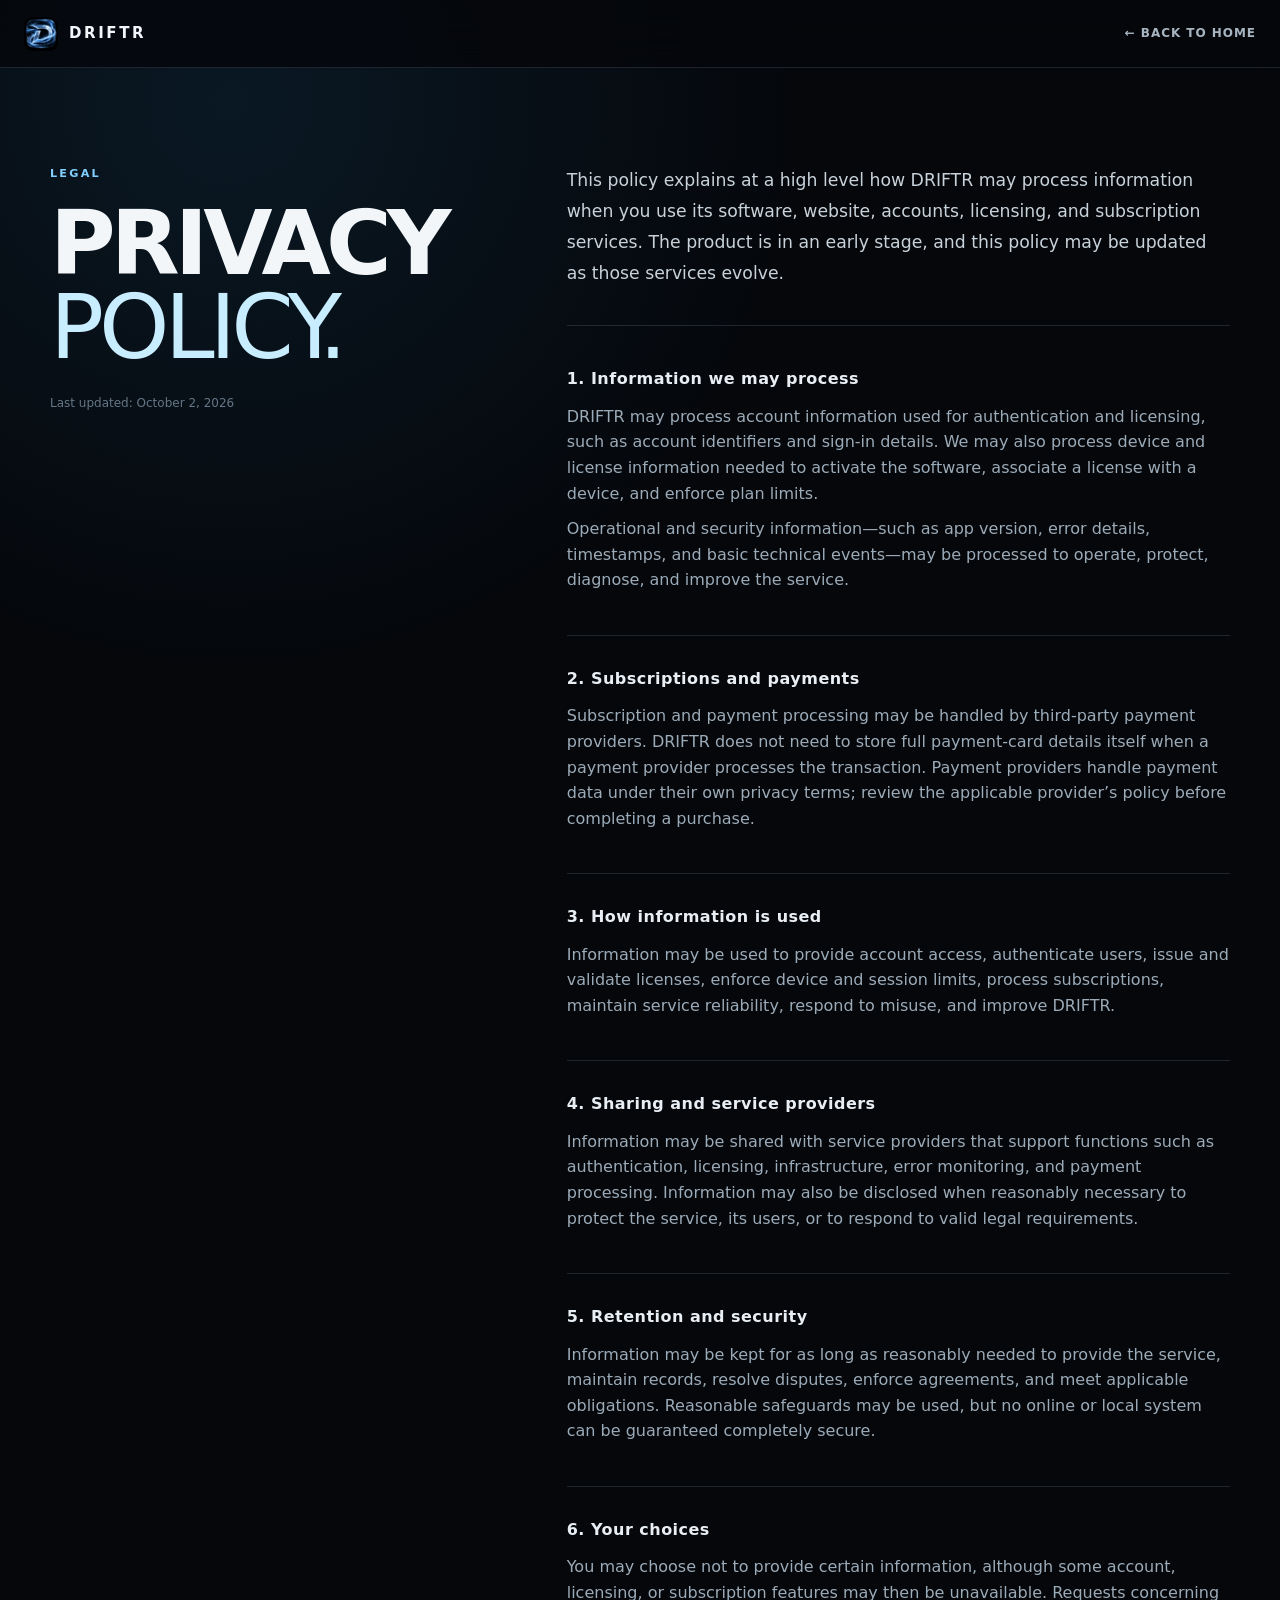
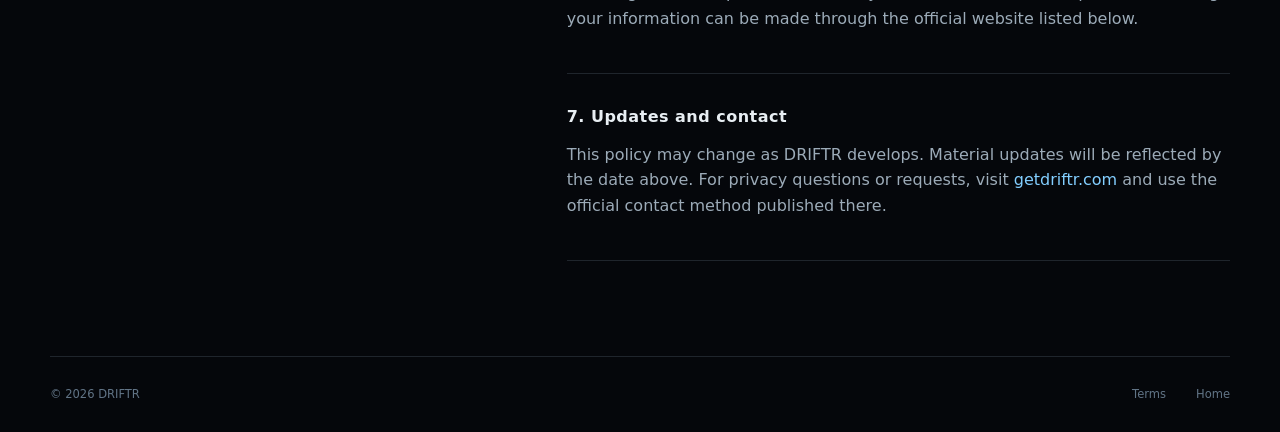
==== privacy.html @ 32c5ec21 "Build DRIFTR website V1" ====
<!doctype html>
<html lang="en">
<head>
  <meta charset="utf-8"><meta name="viewport" content="width=device-width, initial-scale=1">
  <title>Privacy Policy — DRIFTR</title><meta name="description" content="DRIFTR privacy policy."><meta name="theme-color" content="#05070b">
  <link rel="icon" href="favicon.ico"><link rel="stylesheet" href="styles.css"><script src="script.js" defer></script>
</head>
<body class="legal-page">
  <a class="skip-link" href="#main">Skip to content</a>
  <header class="site-header is-scrolled"><div class="nav-shell"><a class="brand" href="index.html"><img src="assets/images/driftr-icon.png" alt="" width="42" height="42"><span>DRIFTR</span></a><a class="legal-back" href="index.html">← Back to home</a></div></header>
  <main id="main" class="legal-main shell">
    <header class="legal-hero"><p class="eyebrow">Legal</p><h1>Privacy<br><em>Policy.</em></h1><p>Last updated: October 2, 2026</p></header>
    <article class="legal-content">
      <p>This policy explains at a high level how DRIFTR may process information when you use its software, website, accounts, licensing, and subscription services. The product is in an early stage, and this policy may be updated as those services evolve.</p>
      <section><h2>1. Information we may process</h2><p>DRIFTR may process account information used for authentication and licensing, such as account identifiers and sign-in details. We may also process device and license information needed to activate the software, associate a license with a device, and enforce plan limits.</p><p>Operational and security information—such as app version, error details, timestamps, and basic technical events—may be processed to operate, protect, diagnose, and improve the service.</p></section>
      <section><h2>2. Subscriptions and payments</h2><p>Subscription and payment processing may be handled by third-party payment providers. DRIFTR does not need to store full payment-card details itself when a payment provider processes the transaction. Payment providers handle payment data under their own privacy terms; review the applicable provider’s policy before completing a purchase.</p></section>
      <section><h2>3. How information is used</h2><p>Information may be used to provide account access, authenticate users, issue and validate licenses, enforce device and session limits, process subscriptions, maintain service reliability, respond to misuse, and improve DRIFTR.</p></section>
      <section><h2>4. Sharing and service providers</h2><p>Information may be shared with service providers that support functions such as authentication, licensing, infrastructure, error monitoring, and payment processing. Information may also be disclosed when reasonably necessary to protect the service, its users, or to respond to valid legal requirements.</p></section>
      <section><h2>5. Retention and security</h2><p>Information may be kept for as long as reasonably needed to provide the service, maintain records, resolve disputes, enforce agreements, and meet applicable obligations. Reasonable safeguards may be used, but no online or local system can be guaranteed completely secure.</p></section>
      <section><h2>6. Your choices</h2><p>You may choose not to provide certain information, although some account, licensing, or subscription features may then be unavailable. Requests concerning your information can be made through the official website listed below.</p></section>
      <section><h2>7. Updates and contact</h2><p>This policy may change as DRIFTR develops. Material updates will be reflected by the date above. For privacy questions or requests, visit <a href="https://getdriftr.com" rel="noopener noreferrer">getdriftr.com</a> and use the official contact method published there.</p></section>
    </article>
  </main>
  <footer class="legal-footer shell"><span>© 2026 DRIFTR</span><a href="terms.html">Terms</a><a href="index.html">Home</a></footer>
</body></html>
---- styles.css ----
:root {
  --ink: #05070b;
  --ink-2: #080d14;
  --panel: #0c121c;
  --panel-2: #101925;
  --line: rgba(190, 219, 244, .14);
  --line-bright: rgba(144, 207, 255, .34);
  --text: #f2f6f9;
  --muted: #96a7b8;
  --blue: #82ceff;
  --blue-bright: #c8edff;
  --blue-deep: #168cd7;
  --font: Inter, ui-sans-serif, system-ui, -apple-system, BlinkMacSystemFont, "Segoe UI", sans-serif;
  --display: "Arial Narrow", "Segoe UI", var(--font);
  --shell: min(1180px, calc(100% - 48px));
}

* { box-sizing: border-box; }
html { scroll-behavior: smooth; scroll-padding-top: 88px; }
body { margin: 0; color: var(--text); background: var(--ink); font-family: var(--font); font-size: 16px; line-height: 1.6; -webkit-font-smoothing: antialiased; overflow-x: hidden; }
body::before { content: ""; position: fixed; inset: 0; z-index: -2; opacity: .34; pointer-events: none; background-image: linear-gradient(rgba(255,255,255,.018) 1px, transparent 1px), linear-gradient(90deg, rgba(255,255,255,.018) 1px, transparent 1px); background-size: 64px 64px; mask-image: linear-gradient(to bottom, black, transparent 85%); }
img { display: block; max-width: 100%; }
a { color: inherit; text-decoration: none; }
button, a { -webkit-tap-highlight-color: transparent; }
button { font: inherit; }
:focus-visible { outline: 2px solid var(--blue); outline-offset: 4px; }
::selection { color: #02101a; background: var(--blue); }
.shell { width: var(--shell); margin-inline: auto; }
.sr-only { position: absolute; width: 1px; height: 1px; padding: 0; margin: -1px; overflow: hidden; clip: rect(0,0,0,0); white-space: nowrap; border: 0; }
.skip-link { position: fixed; top: 10px; left: 10px; z-index: 1000; padding: 10px 16px; color: var(--ink); background: var(--blue-bright); transform: translateY(-150%); }
.skip-link:focus { transform: none; }

.site-header { position: fixed; inset: 0 0 auto; z-index: 100; height: 80px; border-bottom: 1px solid transparent; transition: background .25s, border-color .25s, height .25s; }
.site-header.is-scrolled { height: 68px; background: rgba(5, 7, 11, .82); border-color: var(--line); backdrop-filter: blur(18px); }
.nav-shell { width: min(1320px, calc(100% - 48px)); height: 100%; margin: auto; display: flex; align-items: center; justify-content: space-between; }
.brand { display: inline-flex; align-items: center; gap: 11px; font-size: .94rem; font-weight: 800; letter-spacing: .17em; }
.brand img { width: 34px; height: 34px; border-radius: 9px; }
.site-nav { display: flex; align-items: center; gap: 34px; font-size: .78rem; font-weight: 700; letter-spacing: .08em; text-transform: uppercase; }
.site-nav > a:not(.button) { color: #c4cfd9; transition: color .2s; }
.site-nav > a:not(.button):hover { color: white; }
.nav-toggle { display: none; }

.button { display: inline-flex; min-height: 52px; align-items: center; justify-content: center; gap: 11px; padding: 0 22px; color: #06111a; background: linear-gradient(135deg, #d9f4ff, #75c9fb); border: 1px solid #bde9ff; border-radius: 4px; box-shadow: 0 8px 34px rgba(52, 167, 237, .19), inset 0 1px rgba(255,255,255,.65); font-size: .77rem; font-weight: 850; letter-spacing: .065em; text-transform: uppercase; transition: transform .2s, box-shadow .2s, filter .2s; cursor: pointer; }
.button:hover:not(:disabled) { transform: translateY(-2px); box-shadow: 0 12px 38px rgba(52, 167, 237, .3), inset 0 1px rgba(255,255,255,.65); filter: brightness(1.07); }
.button:disabled { color: #18232d; cursor: not-allowed; opacity: .72; }
.button-small { min-height: 40px; padding: 0 17px; }
.button-ghost { color: var(--text); background: rgba(255,255,255,.035); border-color: var(--line); box-shadow: none; }
.text-link { display: inline-flex; align-items: center; gap: 10px; color: #d7e0e7; font-size: .82rem; font-weight: 750; letter-spacing: .06em; text-transform: uppercase; }
.text-link span { color: var(--blue); }
.windows-mark { width: 16px; height: 16px; display: inline-block; background: linear-gradient(90deg, transparent 46%, currentColor 46% 54%, transparent 54%), linear-gradient(transparent 46%, currentColor 46% 54%, transparent 54%); border: 1.5px solid currentColor; transform: perspective(20px) rotateY(-8deg); }
.eyebrow { margin: 0 0 18px; color: var(--blue); font-size: .7rem; font-weight: 800; letter-spacing: .2em; text-transform: uppercase; }
.eyebrow > span { display: inline-block; width: 22px; height: 1px; margin-right: 10px; background: currentColor; vertical-align: middle; }
h1, h2 { margin: 0; font-family: var(--display); font-weight: 800; line-height: .94; letter-spacing: -.055em; text-transform: uppercase; }
h1 em, h2 em { color: var(--blue-bright); font-style: normal; font-weight: 300; }

.hero { position: relative; min-height: clamp(680px, 84svh, 800px); display: grid; align-items: center; overflow: hidden; border-bottom: 1px solid var(--line); background: radial-gradient(ellipse at 78% 47%, rgba(15, 111, 179, .16), transparent 34%), linear-gradient(120deg, #05070b 35%, #07101b 100%); }
.hero::before { content: ""; position: absolute; inset: 0; pointer-events: none; background: linear-gradient(90deg, rgba(255,255,255,.018) 1px, transparent 1px); background-size: 25vw 100%; }
.hero-grid { display: grid; grid-template-columns: 1.02fr .98fr; align-items: center; padding-top: 62px; }
.hero-copy { position: relative; z-index: 2; min-width: 0; padding: 36px 0 52px; }
.hero-brand { margin: 0 0 9px; color: #657484; font-size: .73rem; font-weight: 900; letter-spacing: .52em; }
.hero h1 { max-width: 590px; font-size: clamp(3.75rem, 6.15vw, 6.45rem); }
.hero-lede { max-width: 500px; margin: 22px 0 28px; color: #abb9c7; font-size: clamp(1rem, 1.35vw, 1.15rem); line-height: 1.6; }
.hero-actions { display: flex; align-items: center; gap: 24px; }
.availability { margin: 11px 0 0 3px; color: #647688; font-size: .75rem; }
.hero-art { position: relative; min-height: 520px; display: grid; place-items: center; }
.hero-art::before { content: ""; position: absolute; width: 78%; aspect-ratio: 1; border: 1px solid rgba(122, 203, 255, .12); border-radius: 50%; box-shadow: 0 0 130px rgba(32, 154, 235, .22), inset 0 0 80px rgba(31, 134, 204, .08); }
.hero-art img { position: relative; z-index: 2; width: min(80%, 500px); height: auto; border-radius: 25%; filter: drop-shadow(0 18px 55px rgba(37, 157, 236, .25)); }
.icon-orbit { position: absolute; width: 105%; aspect-ratio: 1; border: 1px solid rgba(142, 207, 250, .07); border-radius: 50%; }
.icon-orbit::before, .icon-orbit::after { content: ""; position: absolute; inset: 10%; border: 1px dashed rgba(145, 214, 255, .09); border-radius: inherit; }
.icon-orbit::after { inset: 22%; }
.hero-art-label { position: absolute; z-index: 4; right: -20px; bottom: 42px; padding: 12px 15px; color: #7e91a2; background: rgba(8, 14, 22, .72); border: 1px solid var(--line); backdrop-filter: blur(12px); font-size: .62rem; letter-spacing: .13em; text-transform: uppercase; }
.hero-art-label b { display: block; color: var(--blue); font-size: .72rem; }
.scroll-cue { position: absolute; inset: auto 0 20px; display: flex; gap: 12px; align-items: center; color: #5b6c7d; font-size: .62rem; font-weight: 700; letter-spacing: .18em; text-transform: uppercase; }
.scroll-cue span { width: 36px; height: 1px; background: var(--line-bright); }

.section { position: relative; padding: 132px 0; }
.section-heading { margin-bottom: 58px; display: grid; grid-template-columns: 1.15fr .65fr; align-items: end; gap: 80px; }
.section-heading h2, .display-heading, .layout-copy h2 { font-size: clamp(3rem, 6vw, 6rem); }
.section-heading > p { margin: 0 0 5px; color: var(--muted); font-size: 1rem; line-height: 1.75; }
.showcase { background: #070b11; }
.app-frame { overflow: hidden; border: 1px solid rgba(153, 209, 247, .28); border-radius: 7px; background: #0b1119; box-shadow: 0 45px 90px rgba(0,0,0,.52), 0 0 75px rgba(20, 126, 195, .11); }
.frame-bar { height: 44px; padding: 0 16px; display: grid; grid-template-columns: 1fr auto 1fr; align-items: center; color: #7f91a1; border-bottom: 1px solid var(--line); font-size: .62rem; font-weight: 800; letter-spacing: .1em; }
.frame-brand { display: flex; align-items: center; gap: 7px; color: #d9e5ed; }
.frame-brand img { width: 18px; height: 18px; border-radius: 4px; }
.frame-mode { color: var(--blue); }
.frame-controls { justify-self: end; word-spacing: 13px; }
.app-frame > img { width: 100%; height: auto; }
.showcase-caption { display: grid; grid-template-columns: auto 1fr auto; align-items: center; gap: 18px; padding: 21px 4px 0; color: #8394a4; font-size: .75rem; }
.showcase-caption span { color: var(--blue); font-weight: 800; }
.showcase-caption p { margin: 0; }
.showcase-caption b { color: #c3d0da; font-size: .67rem; letter-spacing: .14em; }

.features { border-block: 1px solid var(--line); background: radial-gradient(circle at 50% 0, rgba(46, 139, 199, .1), transparent 30%), #05080d; }
.section-kicker { display: flex; justify-content: space-between; align-items: center; }
.section-kicker span { color: #5f7182; font-size: .7rem; font-weight: 700; letter-spacing: .15em; }
.display-heading { max-width: 900px; margin-bottom: 72px; }
.feature-grid { display: grid; grid-template-columns: repeat(4, 1fr); border-top: 1px solid var(--line); border-left: 1px solid var(--line); }
.feature-card { position: relative; min-height: 390px; padding: 25px 27px 32px; border-right: 1px solid var(--line); border-bottom: 1px solid var(--line); background: linear-gradient(160deg, rgba(255,255,255,.026), transparent 60%); }
.feature-index { color: #637487; font-size: .65rem; font-weight: 800; }
.feature-card h3 { margin: 0 0 12px; font-size: .93rem; letter-spacing: .06em; text-transform: uppercase; }
.feature-card p { margin: 0; color: #8596a6; font-size: .9rem; line-height: 1.65; }
.feature-symbol { position: relative; width: 86px; height: 105px; margin: 56px auto 36px; }
.symbol-layers i { position: absolute; left: 13px; width: 60px; height: 42px; border: 1px solid var(--line-bright); transform: skewY(-12deg); }
.symbol-layers i:nth-child(1) { top: 0; }.symbol-layers i:nth-child(2) { top: 17px; }.symbol-layers i:nth-child(3) { top: 34px; background: rgba(82,177,239,.08); box-shadow: 0 0 24px rgba(60,167,237,.14); }
.symbol-profile i:first-child { position: absolute; inset: 7px 20px auto; aspect-ratio: 1; border: 1px solid var(--line-bright); border-radius: 50%; }
.symbol-profile i:last-child { position: absolute; inset: 58px 7px auto; height: 37px; border: 1px solid var(--line-bright); border-radius: 50px 50px 0 0; border-bottom: 0; }
.symbol-grid { display: grid; grid-template-columns: 1fr 1fr; grid-template-rows: 1fr 1fr; gap: 5px; padding: 9px 0 10px; }
.symbol-grid i { border: 1px solid var(--line-bright); background: rgba(90,184,241,.06); }
.symbol-grid i:last-child { border-color: var(--blue); box-shadow: 0 0 15px rgba(57,171,239,.18); }
.symbol-focus { border: 1px solid rgba(134,205,250,.16); border-radius: 50%; }
.symbol-focus::before, .symbol-focus::after { content: ""; position: absolute; background: var(--blue); }
.symbol-focus::before { width: 44px; height: 1px; left: 20px; top: 51px; }.symbol-focus::after { width: 1px; height: 44px; top: 30px; left: 42px; }
.symbol-focus i { position: absolute; inset: 28px; border: 1px solid var(--line-bright); border-radius: 50%; box-shadow: 0 0 24px rgba(54,176,244,.18); }

.layouts { background: linear-gradient(105deg, #070b11, #09111b); }
.layout-shell { display: grid; grid-template-columns: .82fr 1.18fr; gap: 120px; align-items: center; }
.layout-copy > p:not(.eyebrow):not(.side-note) { max-width: 460px; margin: 30px 0; color: var(--muted); }
.side-note { display: flex; gap: 12px; max-width: 420px; padding-top: 25px; color: #667b8d; border-top: 1px solid var(--line); font-size: .68rem; font-weight: 750; letter-spacing: .08em; line-height: 1.65; }
.side-note span { flex: 0 0 7px; height: 7px; margin-top: 7px; background: var(--blue); border-radius: 50%; box-shadow: 0 0 12px var(--blue); }
.layout-list { display: grid; gap: 12px; }
.layout-item { position: relative; display: grid; grid-template-columns: 180px 1fr; align-items: center; gap: 30px; min-height: 150px; padding: 20px 28px; border: 1px solid var(--line); background: rgba(255,255,255,.018); }
.layout-item.featured { border-color: rgba(111,200,255,.38); background: linear-gradient(110deg, rgba(52,157,222,.13), rgba(255,255,255,.02)); box-shadow: 0 20px 50px rgba(0,0,0,.22); }
.layout-item > div:last-of-type span { color: var(--blue); font-size: .62rem; font-weight: 800; }
.layout-item h3 { margin: 2px 0 0; font-size: 1.25rem; letter-spacing: .12em; }
.layout-item p { margin: 0; color: #738698; font-size: .8rem; }
.layout-item > b { position: absolute; right: 18px; top: 15px; color: var(--blue); font-size: .6rem; letter-spacing: .12em; }
.mini-layout { height: 100px; display: grid; gap: 4px; padding: 8px; border: 1px solid rgba(157,204,237,.2); background: #080d14; }
.mini-layout i { display: block; border: 1px solid rgba(117,195,244,.28); background: linear-gradient(135deg, rgba(53,143,203,.16), rgba(39,92,130,.03)); }
.mini-layout.duo { grid-template-columns: 1fr 1fr; }.mini-layout.quad { grid-template-columns: 1fr 1fr; grid-template-rows: 1fr 1fr; border-color: rgba(117,204,255,.43); box-shadow: inset 0 0 25px rgba(37,140,204,.08); }

.pricing { border-top: 1px solid var(--line); background: #06090e; }
.pricing-grid { display: grid; grid-template-columns: repeat(3, 1fr); align-items: stretch; gap: 14px; }
.price-card { position: relative; display: flex; flex-direction: column; min-height: 500px; padding: 38px 34px 34px; border: 1px solid var(--line); background: linear-gradient(150deg, rgba(255,255,255,.03), transparent 60%); }
.price-featured { border-color: rgba(119,204,255,.5); background: radial-gradient(circle at 50% 0, rgba(73,175,237,.18), transparent 38%), #0b121c; transform: translateY(-12px); box-shadow: 0 30px 65px rgba(0,0,0,.32), 0 0 42px rgba(49,153,218,.08); }
.best-value { position: absolute; top: 0; right: 22px; padding: 7px 11px; color: #06101a; background: var(--blue); font-size: .59rem; font-weight: 900; letter-spacing: .12em; text-transform: uppercase; }
.plan { margin: 0 0 42px; color: #d9e3eb; font-size: .75rem; font-weight: 800; letter-spacing: .12em; text-transform: uppercase; }
.price { display: flex; align-items: flex-start; color: white; font-size: 4.8rem; font-weight: 750; letter-spacing: -.07em; line-height: .9; }
.price span { margin: 7px 6px 0 0; color: var(--blue); font-size: 1.1rem; letter-spacing: 0; }
.price-brl { font-size: 4rem; }.price-brl span { font-size: .85rem; }
.billing { margin: 12px 0 0; color: #65798c; font-size: .75rem; }
.price-card ul { margin: 42px 0 34px; padding: 25px 0 0; border-top: 1px solid var(--line); list-style: none; }
.price-card li { padding: 7px 0; color: #a7b4bf; font-size: .9rem; }
.price-card li::before { content: "—"; margin-right: 11px; color: var(--blue); }
.price-card .button { width: 100%; margin-top: auto; }
.saving { margin: -17px 0 18px; color: var(--blue); font-size: .68rem; font-weight: 750; text-align: center; letter-spacing: .04em; }
.price-note { margin: 24px 0 0; color: #536779; font-size: .7rem; text-align: center; }

.download { overflow: hidden; padding-block: 88px 96px; border-top: 1px solid var(--line); background: #070c13; }
.download-glow { position: absolute; width: 760px; height: 260px; left: 50%; bottom: -80px; background: rgba(25, 140, 215, .1); border-radius: 50%; filter: blur(90px); transform: translateX(-50%); }
.download-inner { position: relative; z-index: 2; }
.download-heading { max-width: 700px; margin: 0 auto 40px; text-align: center; }
.download-heading .eyebrow { margin-bottom: 14px; }
.download-heading h2 { font-size: clamp(2.7rem, 5vw, 4.7rem); }
.download-heading > p:last-child { max-width: 600px; margin: 20px auto 0; color: var(--muted); }
.release-panel { position: relative; display: grid; grid-template-columns: minmax(250px, 1fr) minmax(390px, 1.6fr) minmax(170px, .68fr); align-items: center; gap: 34px; padding: 27px 28px; border: 1px solid rgba(145, 207, 247, .24); border-radius: 7px; background: linear-gradient(115deg, rgba(18, 29, 43, .92), rgba(9, 15, 23, .9)); box-shadow: 0 24px 55px rgba(0,0,0,.3), 0 0 42px rgba(42, 150, 219, .07); backdrop-filter: blur(14px); }
.release-panel::before { content: ""; position: absolute; inset: 0 auto 0 0; width: 1px; background: linear-gradient(transparent, var(--blue), transparent); opacity: .7; }
.release-identity { display: flex; align-items: center; gap: 18px; min-width: 0; }
.release-identity img { flex: 0 0 92px; width: 92px; height: 92px; border-radius: 22px; filter: drop-shadow(0 8px 18px rgba(42, 157, 228, .2)); }
.release-identity strong, .release-identity span { display: block; }
.release-identity strong { color: var(--text); font-size: 1rem; letter-spacing: .16em; }
.release-identity span { margin-top: 4px; color: #718598; font-size: .76rem; }
.release-specs { display: grid; grid-template-columns: repeat(3, minmax(0, 1fr)); margin: 0; border-inline: 1px solid var(--line); }
.release-specs > div { min-width: 0; padding: 5px 24px; }
.release-specs > div + div { border-left: 1px solid var(--line); }
.release-specs dt { margin-bottom: 6px; color: #617589; font-size: .62rem; font-weight: 800; letter-spacing: .14em; text-transform: uppercase; }
.release-specs dd { margin: 0; color: #d8e2e9; font-size: .83rem; font-weight: 700; white-space: nowrap; }
.status-dot { display: inline-block; width: 7px; height: 7px; margin-right: 8px; border-radius: 50%; background: var(--blue); box-shadow: 0 0 12px rgba(130, 206, 255, .8); vertical-align: 1px; }
.release-button { min-height: 58px; padding: 10px 18px; color: #8092a2; background: rgba(255,255,255,.025); border: 1px solid var(--line); border-radius: 4px; text-align: left; cursor: not-allowed; }
.release-button span, .release-button strong { display: block; }
.release-button span { margin-bottom: 2px; color: #586d80; font-size: .58rem; font-weight: 800; letter-spacing: .15em; text-transform: uppercase; }
.release-button strong { color: #b5c4cf; font-size: .75rem; letter-spacing: .08em; text-transform: uppercase; }

.site-footer { padding: 72px 0 24px; border-top: 1px solid var(--line); background: #040609; }
.footer-top { display: flex; justify-content: space-between; align-items: flex-start; padding-bottom: 65px; }
.footer-brand p { margin: 15px 0 0; color: #586b7d; font-size: .62rem; font-weight: 750; letter-spacing: .18em; }
.footer-top nav { display: grid; grid-template-columns: repeat(2, minmax(110px, 1fr)); gap: 15px 55px; color: #98a7b4; font-size: .78rem; }
.footer-top nav a:hover, .legal-footer a:hover, .legal-content a { color: var(--blue); }
.footer-bottom { display: flex; justify-content: space-between; padding-top: 23px; color: #4e6173; border-top: 1px solid var(--line); font-size: .66rem; letter-spacing: .07em; }

.reveal { opacity: 0; transform: translateY(22px); transition: opacity .7s ease, transform .7s ease; }
.reveal.is-visible { opacity: 1; transform: none; }
.feature-card:nth-child(2), .layout-item:nth-child(2), .price-card:nth-child(2) { transition-delay: .08s; }
.feature-card:nth-child(3), .layout-item:nth-child(3), .price-card:nth-child(3) { transition-delay: .16s; }
.feature-card:nth-child(4) { transition-delay: .24s; }

/* Legal pages */
.legal-page { background: radial-gradient(circle at 18% 5%, rgba(44, 150, 216, .12), transparent 26%), var(--ink); }
.legal-back { color: #a7b5c1; font-size: .75rem; font-weight: 700; letter-spacing: .08em; text-transform: uppercase; }
.legal-back:hover { color: var(--blue); }
.legal-main { padding: 165px 0 95px; display: grid; grid-template-columns: .72fr 1.28fr; gap: 120px; align-items: start; }
.legal-hero { position: sticky; top: 115px; }
.legal-hero h1 { font-size: clamp(3.8rem, 7vw, 6.8rem); }
.legal-hero > p:last-child { margin-top: 25px; color: #647687; font-size: .75rem; }
.legal-content { max-width: 720px; color: #9cabb8; }
.legal-content > p:first-child { margin-top: 0; padding-bottom: 36px; color: #c8d2da; border-bottom: 1px solid var(--line); font-size: 1.08rem; line-height: 1.8; }
.legal-content section { padding: 32px 0; border-bottom: 1px solid var(--line); }
.legal-content h2 { margin: 0 0 13px; color: #e8eef3; font-family: var(--font); font-size: 1rem; letter-spacing: .03em; line-height: 1.4; text-transform: none; }
.legal-content p { margin: 10px 0; }
.legal-footer { display: flex; gap: 30px; padding: 28px 0; color: #617486; border-top: 1px solid var(--line); font-size: .72rem; }
.legal-footer span { margin-right: auto; }

@media (max-width: 1024px) {
  :root { --shell: min(100% - 40px, 920px); }
  .hero-grid { grid-template-columns: 1fr .88fr; }
  .hero-art { min-height: 450px; }
  .hero-art img { width: min(82%, 430px); }
  .hero-art-label { right: 0; }
  .feature-grid { grid-template-columns: repeat(2, 1fr); }
  .feature-card { min-height: 350px; }
  .layout-shell { gap: 60px; }
  .layout-item { grid-template-columns: 140px 1fr; }
  .legal-main { gap: 65px; }
}

@media (max-width: 768px) {
  :root { --shell: min(100% - 32px, 680px); }
  html { scroll-padding-top: 72px; }
  .site-header, .site-header.is-scrolled { height: 66px; background: rgba(5,7,11,.9); border-color: var(--line); backdrop-filter: blur(18px); }
  .nav-shell { width: calc(100% - 32px); }
  .nav-toggle { display: grid; width: 42px; height: 42px; padding: 12px 9px; place-content: center; gap: 6px; color: white; background: transparent; border: 1px solid var(--line); }
  .nav-toggle span:not(.sr-only) { width: 21px; height: 1px; background: currentColor; transition: transform .2s; }
  .nav-toggle[aria-expanded="true"] span:nth-of-type(2) { transform: translateY(3.5px) rotate(45deg); }
  .nav-toggle[aria-expanded="true"] span:nth-of-type(3) { transform: translateY(-3.5px) rotate(-45deg); }
  .site-nav { position: fixed; inset: 66px 0 auto; padding: 24px 16px 30px; display: none; align-items: stretch; gap: 0; background: rgba(6,10,16,.98); border-bottom: 1px solid var(--line); }
  .site-nav.is-open { display: grid; }
  .site-nav > a:not(.button) { padding: 16px 8px; border-bottom: 1px solid var(--line); }
  .site-nav .button { margin-top: 18px; }
  body.nav-open { overflow: hidden; }
  .hero { min-height: auto; padding: 118px 0 62px; }
  .hero-grid { grid-template-columns: 1fr; padding: 0; }
  .hero-copy { padding: 0; }
  .hero h1 { max-width: 100%; font-size: clamp(2.8rem, 12vw, 5.25rem); }
  .hero-art { min-height: auto; margin: 42px auto 0; width: min(100%, 440px); }
  .hero-art img { width: min(82%, 360px); }
  .hero-art-label { right: 0; bottom: 12px; }
  .scroll-cue { display: none; }
  .section { padding: 94px 0; }
  .section-heading { grid-template-columns: 1fr; gap: 26px; margin-bottom: 44px; }
  .section-heading > p { max-width: 550px; }
  .frame-bar { grid-template-columns: 1fr 1fr; }
  .frame-controls { display: none; }
  .frame-mode { text-align: right; }
  .showcase-caption { grid-template-columns: auto 1fr; }
  .showcase-caption b { display: none; }
  .layout-shell, .legal-main { grid-template-columns: 1fr; }
  .layout-shell { gap: 55px; }
  .pricing-grid { grid-template-columns: 1fr; gap: 14px; }
  .price-card { min-height: 440px; }
  .price-featured { transform: none; order: -1; }
  .release-panel { grid-template-columns: 1fr; gap: 24px; padding: 26px; }
  .release-specs { border-inline: 0; border-block: 1px solid var(--line); padding-block: 20px; }
  .release-specs > div:first-child { padding-left: 0; }
  .release-specs > div:last-child { padding-right: 0; }
  .release-button { width: 100%; text-align: center; }
  .legal-main { gap: 50px; padding-top: 125px; }
  .legal-hero { position: static; }
}

@media (max-width: 520px) {
  :root { --shell: calc(100% - 28px); }
  .hero-grid { width: calc(100vw - 28px); max-width: calc(100vw - 28px); }
  .hero-copy, .hero-lede, .hero-actions { width: 100%; max-width: 100%; }
  .hero-actions { align-items: stretch; flex-direction: column; gap: 20px; }
  .hero-actions .button { width: 100%; }
  .hero-actions .text-link { justify-content: center; }
  .availability { text-align: center; }
  .hero-art { margin-top: 32px; width: min(100%, 360px); }
  .hero-art img { width: min(80%, 300px); }
  .hero-art-label { display: none; }
  .section-heading h2, .display-heading, .layout-copy h2 { font-size: clamp(2.75rem, 14vw, 4.3rem); }
  .feature-grid { grid-template-columns: 1fr; }
  .feature-card { min-height: 325px; }
  .feature-symbol { margin-top: 42px; }
  .layout-item { grid-template-columns: 112px 1fr; gap: 18px; padding: 15px; }
  .mini-layout { height: 76px; }
  .price-card { min-height: 420px; padding: 34px 26px 28px; }
  .price { font-size: 4.2rem; }.price-brl { font-size: 3.5rem; }
  .download { padding-block: 72px 78px; }
  .download-heading { margin-bottom: 32px; }
  .download-heading h2 { font-size: clamp(2.4rem, 12vw, 3.5rem); }
  .release-panel { padding: 23px 20px; }
  .release-identity img { flex-basis: 74px; width: 74px; height: 74px; border-radius: 18px; }
  .release-specs { grid-template-columns: 1fr; gap: 0; padding-block: 10px; }
  .release-specs > div { padding: 12px 0; }
  .release-specs > div + div { border-top: 1px solid var(--line); border-left: 0; }
  .footer-top { flex-direction: column; gap: 48px; }
  .footer-top nav { width: 100%; }
  .footer-bottom { flex-wrap: wrap; gap: 10px 25px; }
  .footer-bottom span:last-child { width: 100%; }
  .legal-back { font-size: .68rem; }
  .legal-hero h1 { font-size: 3.7rem; }
}

@media (prefers-reduced-motion: reduce) {
  html { scroll-behavior: auto; }
  *, *::before, *::after { animation-duration: .01ms !important; animation-iteration-count: 1 !important; transition-duration: .01ms !important; }
  .reveal { opacity: 1; transform: none; }
}
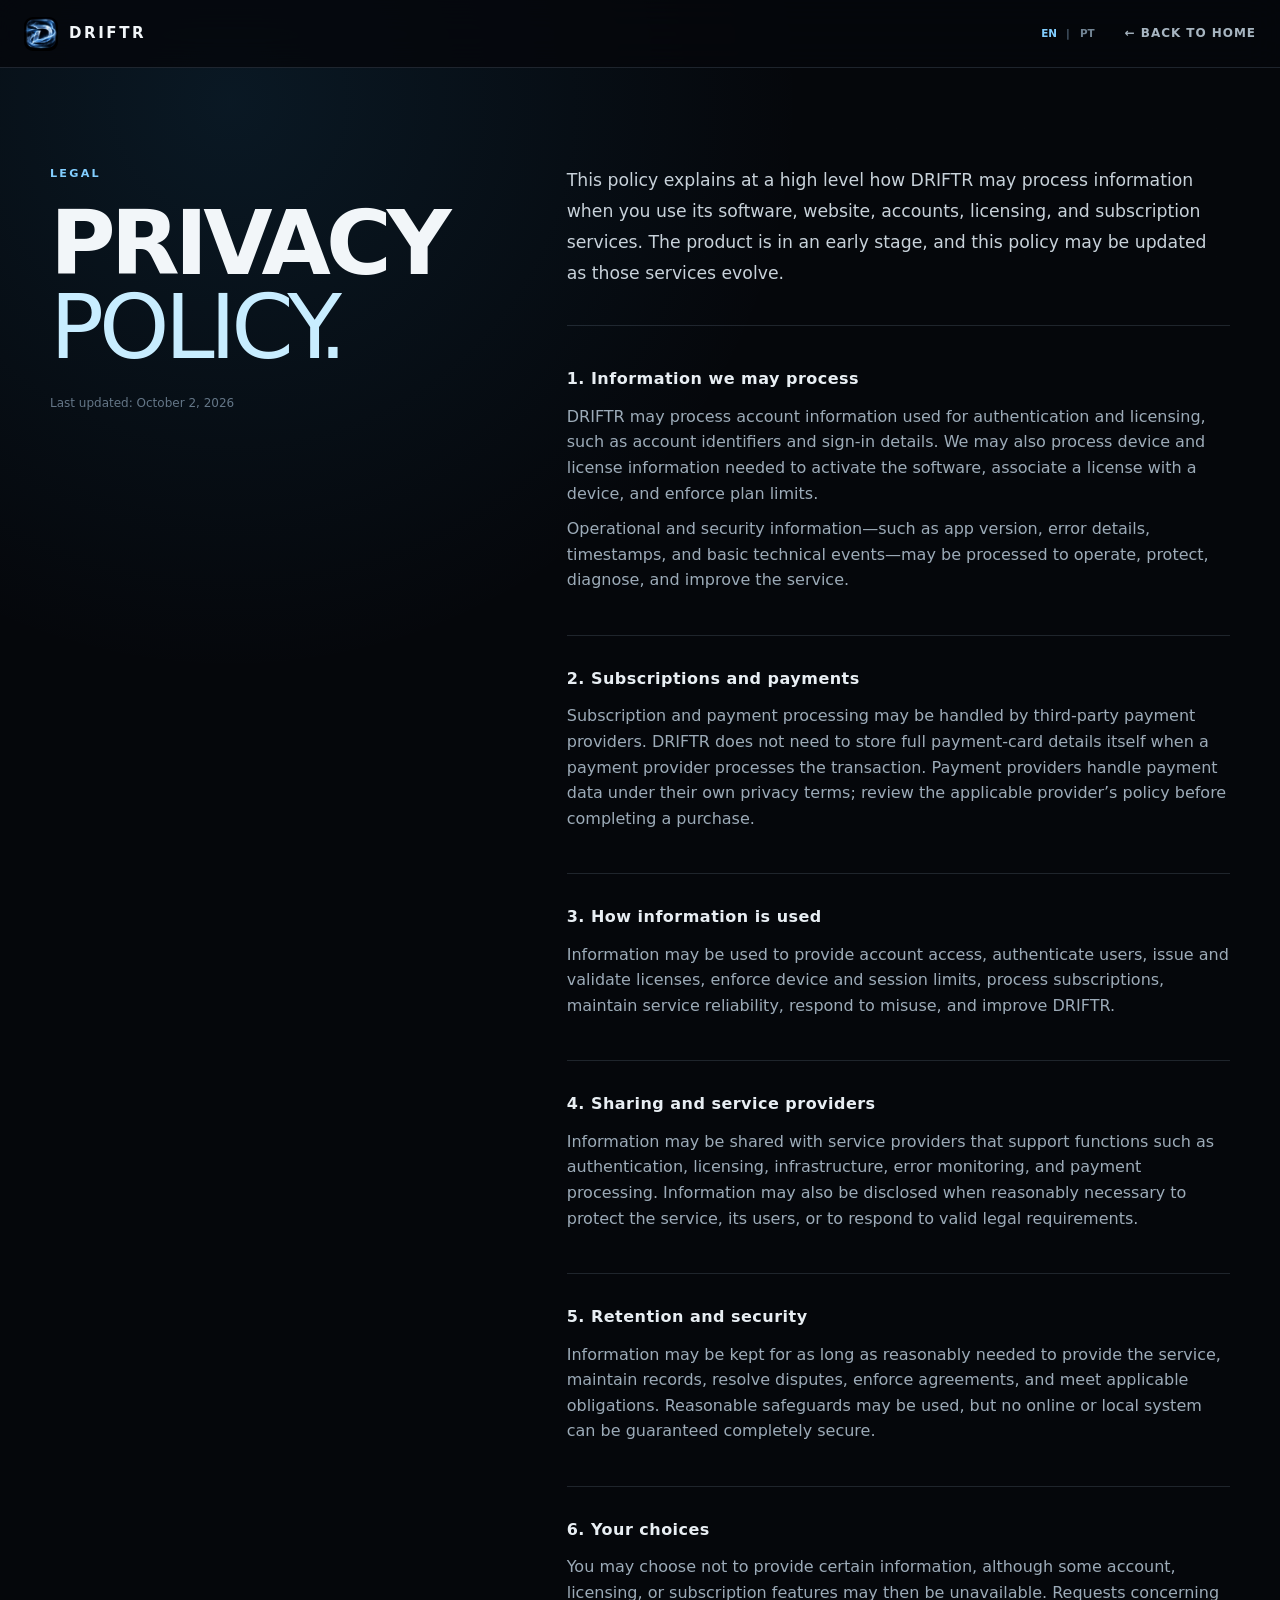
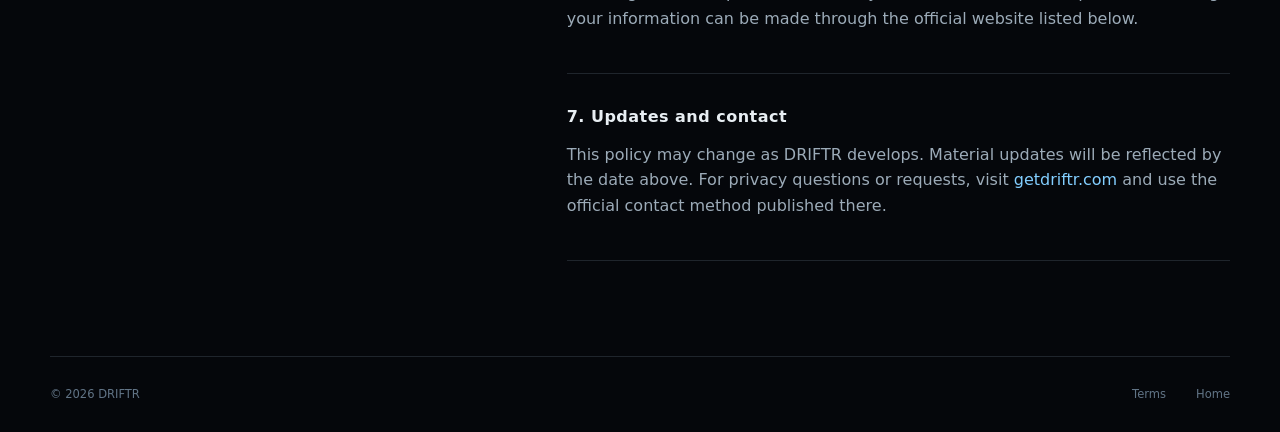
==== commit 4bafabde: "Add localization and finalize DRIFTR website" ====
--- a/privacy.html
+++ b/privacy.html
@@ -6,20 +6,20 @@
   <link rel="icon" href="favicon.ico"><link rel="stylesheet" href="styles.css"><script src="script.js" defer></script>
 </head>
 <body class="legal-page">
-  <a class="skip-link" href="#main">Skip to content</a>
-  <header class="site-header is-scrolled"><div class="nav-shell"><a class="brand" href="index.html"><img src="assets/images/driftr-icon.png" alt="" width="42" height="42"><span>DRIFTR</span></a><a class="legal-back" href="index.html">← Back to home</a></div></header>
+  <a class="skip-link" href="#main" data-i18n="a11y.skip">Skip to content</a>
+  <header class="site-header is-scrolled"><div class="nav-shell"><a class="brand" href="index.html" aria-label="DRIFTR home" data-i18n-aria-label="a11y.home"><img src="assets/images/driftr-icon.png" alt="" width="42" height="42"><span>DRIFTR</span></a><div class="legal-nav-actions"><div class="language-switch" role="group" aria-label="Language" data-i18n-aria-label="language.label"><button type="button" data-language="en" aria-pressed="true" aria-label="English">EN</button><span aria-hidden="true">|</span><button type="button" data-language="pt-BR" aria-pressed="false" aria-label="Português do Brasil">PT</button></div><a class="legal-back" href="index.html" data-i18n="legal.back">← Back to home</a></div></div></header>
   <main id="main" class="legal-main shell">
-    <header class="legal-hero"><p class="eyebrow">Legal</p><h1>Privacy<br><em>Policy.</em></h1><p>Last updated: October 2, 2026</p></header>
+    <header class="legal-hero"><p class="eyebrow" data-i18n="legal.eyebrow">Legal</p><h1><span data-i18n="privacy.title1">Privacy</span><br><em data-i18n="privacy.title2">Policy.</em></h1><p data-i18n="legal.updated">Last updated: October 2, 2026</p></header>
     <article class="legal-content">
-      <p>This policy explains at a high level how DRIFTR may process information when you use its software, website, accounts, licensing, and subscription services. The product is in an early stage, and this policy may be updated as those services evolve.</p>
-      <section><h2>1. Information we may process</h2><p>DRIFTR may process account information used for authentication and licensing, such as account identifiers and sign-in details. We may also process device and license information needed to activate the software, associate a license with a device, and enforce plan limits.</p><p>Operational and security information—such as app version, error details, timestamps, and basic technical events—may be processed to operate, protect, diagnose, and improve the service.</p></section>
-      <section><h2>2. Subscriptions and payments</h2><p>Subscription and payment processing may be handled by third-party payment providers. DRIFTR does not need to store full payment-card details itself when a payment provider processes the transaction. Payment providers handle payment data under their own privacy terms; review the applicable provider’s policy before completing a purchase.</p></section>
-      <section><h2>3. How information is used</h2><p>Information may be used to provide account access, authenticate users, issue and validate licenses, enforce device and session limits, process subscriptions, maintain service reliability, respond to misuse, and improve DRIFTR.</p></section>
-      <section><h2>4. Sharing and service providers</h2><p>Information may be shared with service providers that support functions such as authentication, licensing, infrastructure, error monitoring, and payment processing. Information may also be disclosed when reasonably necessary to protect the service, its users, or to respond to valid legal requirements.</p></section>
-      <section><h2>5. Retention and security</h2><p>Information may be kept for as long as reasonably needed to provide the service, maintain records, resolve disputes, enforce agreements, and meet applicable obligations. Reasonable safeguards may be used, but no online or local system can be guaranteed completely secure.</p></section>
-      <section><h2>6. Your choices</h2><p>You may choose not to provide certain information, although some account, licensing, or subscription features may then be unavailable. Requests concerning your information can be made through the official website listed below.</p></section>
-      <section><h2>7. Updates and contact</h2><p>This policy may change as DRIFTR develops. Material updates will be reflected by the date above. For privacy questions or requests, visit <a href="https://getdriftr.com" rel="noopener noreferrer">getdriftr.com</a> and use the official contact method published there.</p></section>
+      <p data-i18n="privacy.intro">This policy explains at a high level how DRIFTR may process information when you use its software, website, accounts, licensing, and subscription services. The product is in an early stage, and this policy may be updated as those services evolve.</p>
+      <section><h2 data-i18n="privacy.s1Title">1. Information we may process</h2><p data-i18n="privacy.s1p1">DRIFTR may process account information used for authentication and licensing, such as account identifiers and sign-in details. We may also process device and license information needed to activate the software, associate a license with a device, and enforce plan limits.</p><p data-i18n="privacy.s1p2">Operational and security information—such as app version, error details, timestamps, and basic technical events—may be processed to operate, protect, diagnose, and improve the service.</p></section>
+      <section><h2 data-i18n="privacy.s2Title">2. Subscriptions and payments</h2><p data-i18n="privacy.s2p1">Subscription and payment processing may be handled by third-party payment providers. DRIFTR does not need to store full payment-card details itself when a payment provider processes the transaction. Payment providers handle payment data under their own privacy terms; review the applicable provider’s policy before completing a purchase.</p></section>
+      <section><h2 data-i18n="privacy.s3Title">3. How information is used</h2><p data-i18n="privacy.s3p1">Information may be used to provide account access, authenticate users, issue and validate licenses, enforce device and session limits, process subscriptions, maintain service reliability, respond to misuse, and improve DRIFTR.</p></section>
+      <section><h2 data-i18n="privacy.s4Title">4. Sharing and service providers</h2><p data-i18n="privacy.s4p1">Information may be shared with service providers that support functions such as authentication, licensing, infrastructure, error monitoring, and payment processing. Information may also be disclosed when reasonably necessary to protect the service, its users, or to respond to valid legal requirements.</p></section>
+      <section><h2 data-i18n="privacy.s5Title">5. Retention and security</h2><p data-i18n="privacy.s5p1">Information may be kept for as long as reasonably needed to provide the service, maintain records, resolve disputes, enforce agreements, and meet applicable obligations. Reasonable safeguards may be used, but no online or local system can be guaranteed completely secure.</p></section>
+      <section><h2 data-i18n="privacy.s6Title">6. Your choices</h2><p data-i18n="privacy.s6p1">You may choose not to provide certain information, although some account, licensing, or subscription features may then be unavailable. Requests concerning your information can be made through the official website listed below.</p></section>
+      <section><h2 data-i18n="privacy.s7Title">7. Updates and contact</h2><p><span data-i18n="privacy.s7p1">This policy may change as DRIFTR develops. Material updates will be reflected by the date above. For privacy questions or requests, visit</span> <a href="https://getdriftr.com" rel="noopener noreferrer">getdriftr.com</a> <span data-i18n="privacy.s7p2">and use the official contact method published there.</span></p></section>
     </article>
   </main>
-  <footer class="legal-footer shell"><span>© 2026 DRIFTR</span><a href="terms.html">Terms</a><a href="index.html">Home</a></footer>
+  <footer class="legal-footer shell"><span>© 2026 DRIFTR</span><a href="terms.html" data-i18n="footer.terms">Terms</a><a href="index.html" data-i18n="footer.home">Home</a></footer>
 </body></html>
--- a/styles.css
+++ b/styles.css
@@ -39,6 +39,10 @@
 .site-nav > a:not(.button) { color: #c4cfd9; transition: color .2s; }
 .site-nav > a:not(.button):hover { color: white; }
 .nav-toggle { display: none; }
+.language-switch { display: inline-flex; align-items: center; gap: 7px; color: #506477; font-size: .65rem; font-weight: 850; letter-spacing: .11em; }
+.language-switch button { padding: 4px 2px; color: #728494; background: transparent; border: 0; font: inherit; cursor: pointer; transition: color .2s; }
+.language-switch button:hover { color: var(--text); }
+.language-switch button[aria-pressed="true"] { color: var(--blue); }
 
 .button { display: inline-flex; min-height: 52px; align-items: center; justify-content: center; gap: 11px; padding: 0 22px; color: #06111a; background: linear-gradient(135deg, #d9f4ff, #75c9fb); border: 1px solid #bde9ff; border-radius: 4px; box-shadow: 0 8px 34px rgba(52, 167, 237, .19), inset 0 1px rgba(255,255,255,.65); font-size: .77rem; font-weight: 850; letter-spacing: .065em; text-transform: uppercase; transition: transform .2s, box-shadow .2s, filter .2s; cursor: pointer; }
 .button:hover:not(:disabled) { transform: translateY(-2px); box-shadow: 0 12px 38px rgba(52, 167, 237, .3), inset 0 1px rgba(255,255,255,.65); filter: brightness(1.07); }
@@ -46,10 +50,10 @@
 .button-small { min-height: 40px; padding: 0 17px; }
 .button-ghost { color: var(--text); background: rgba(255,255,255,.035); border-color: var(--line); box-shadow: none; }
 .text-link { display: inline-flex; align-items: center; gap: 10px; color: #d7e0e7; font-size: .82rem; font-weight: 750; letter-spacing: .06em; text-transform: uppercase; }
-.text-link span { color: var(--blue); }
+.text-link > span:not([data-i18n]) { color: var(--blue); }
 .windows-mark { width: 16px; height: 16px; display: inline-block; background: linear-gradient(90deg, transparent 46%, currentColor 46% 54%, transparent 54%), linear-gradient(transparent 46%, currentColor 46% 54%, transparent 54%); border: 1.5px solid currentColor; transform: perspective(20px) rotateY(-8deg); }
 .eyebrow { margin: 0 0 18px; color: var(--blue); font-size: .7rem; font-weight: 800; letter-spacing: .2em; text-transform: uppercase; }
-.eyebrow > span { display: inline-block; width: 22px; height: 1px; margin-right: 10px; background: currentColor; vertical-align: middle; }
+.eyebrow > span:not([data-i18n]) { display: inline-block; width: 22px; height: 1px; margin-right: 10px; background: currentColor; vertical-align: middle; }
 h1, h2 { margin: 0; font-family: var(--display); font-weight: 800; line-height: .94; letter-spacing: -.055em; text-transform: uppercase; }
 h1 em, h2 em { color: var(--blue-bright); font-style: normal; font-weight: 300; }
 
@@ -59,6 +63,9 @@
 .hero-copy { position: relative; z-index: 2; min-width: 0; padding: 36px 0 52px; }
 .hero-brand { margin: 0 0 9px; color: #657484; font-size: .73rem; font-weight: 900; letter-spacing: .52em; }
 .hero h1 { max-width: 590px; font-size: clamp(3.75rem, 6.15vw, 6.45rem); }
+@media (min-width: 769px) {
+  html[lang="pt-BR"] .hero h1 { font-size: clamp(3.75rem, 5.4vw, 4.85rem); }
+}
 .hero-lede { max-width: 500px; margin: 22px 0 28px; color: #abb9c7; font-size: clamp(1rem, 1.35vw, 1.15rem); line-height: 1.6; }
 .hero-actions { display: flex; align-items: center; gap: 24px; }
 .availability { margin: 11px 0 0 3px; color: #647688; font-size: .75rem; }
@@ -71,7 +78,7 @@
 .hero-art-label { position: absolute; z-index: 4; right: -20px; bottom: 42px; padding: 12px 15px; color: #7e91a2; background: rgba(8, 14, 22, .72); border: 1px solid var(--line); backdrop-filter: blur(12px); font-size: .62rem; letter-spacing: .13em; text-transform: uppercase; }
 .hero-art-label b { display: block; color: var(--blue); font-size: .72rem; }
 .scroll-cue { position: absolute; inset: auto 0 20px; display: flex; gap: 12px; align-items: center; color: #5b6c7d; font-size: .62rem; font-weight: 700; letter-spacing: .18em; text-transform: uppercase; }
-.scroll-cue span { width: 36px; height: 1px; background: var(--line-bright); }
+.scroll-cue > span:not([data-i18n]) { width: 36px; height: 1px; background: var(--line-bright); }
 
 .section { position: relative; padding: 132px 0; }
 .section-heading { margin-bottom: 58px; display: grid; grid-template-columns: 1.15fr .65fr; align-items: end; gap: 80px; }
@@ -116,7 +123,7 @@
 .layout-shell { display: grid; grid-template-columns: .82fr 1.18fr; gap: 120px; align-items: center; }
 .layout-copy > p:not(.eyebrow):not(.side-note) { max-width: 460px; margin: 30px 0; color: var(--muted); }
 .side-note { display: flex; gap: 12px; max-width: 420px; padding-top: 25px; color: #667b8d; border-top: 1px solid var(--line); font-size: .68rem; font-weight: 750; letter-spacing: .08em; line-height: 1.65; }
-.side-note span { flex: 0 0 7px; height: 7px; margin-top: 7px; background: var(--blue); border-radius: 50%; box-shadow: 0 0 12px var(--blue); }
+.side-note > span:not([data-i18n]) { flex: 0 0 7px; height: 7px; margin-top: 7px; background: var(--blue); border-radius: 50%; box-shadow: 0 0 12px var(--blue); }
 .layout-list { display: grid; gap: 12px; }
 .layout-item { position: relative; display: grid; grid-template-columns: 180px 1fr; align-items: center; gap: 30px; min-height: 150px; padding: 20px 28px; border: 1px solid var(--line); background: rgba(255,255,255,.018); }
 .layout-item.featured { border-color: rgba(111,200,255,.38); background: linear-gradient(110deg, rgba(52,157,222,.13), rgba(255,255,255,.02)); box-shadow: 0 20px 50px rgba(0,0,0,.22); }
@@ -187,6 +194,7 @@
 .legal-page { background: radial-gradient(circle at 18% 5%, rgba(44, 150, 216, .12), transparent 26%), var(--ink); }
 .legal-back { color: #a7b5c1; font-size: .75rem; font-weight: 700; letter-spacing: .08em; text-transform: uppercase; }
 .legal-back:hover { color: var(--blue); }
+.legal-nav-actions { display: flex; align-items: center; gap: 28px; }
 .legal-main { padding: 165px 0 95px; display: grid; grid-template-columns: .72fr 1.28fr; gap: 120px; align-items: start; }
 .legal-hero { position: sticky; top: 115px; }
 .legal-hero h1 { font-size: clamp(3.8rem, 7vw, 6.8rem); }
@@ -224,6 +232,7 @@
   .site-nav { position: fixed; inset: 66px 0 auto; padding: 24px 16px 30px; display: none; align-items: stretch; gap: 0; background: rgba(6,10,16,.98); border-bottom: 1px solid var(--line); }
   .site-nav.is-open { display: grid; }
   .site-nav > a:not(.button) { padding: 16px 8px; border-bottom: 1px solid var(--line); }
+  .site-nav .language-switch { padding: 16px 8px; border-bottom: 1px solid var(--line); }
   .site-nav .button { margin-top: 18px; }
   body.nav-open { overflow: hidden; }
   .hero { min-height: auto; padding: 118px 0 62px; }
